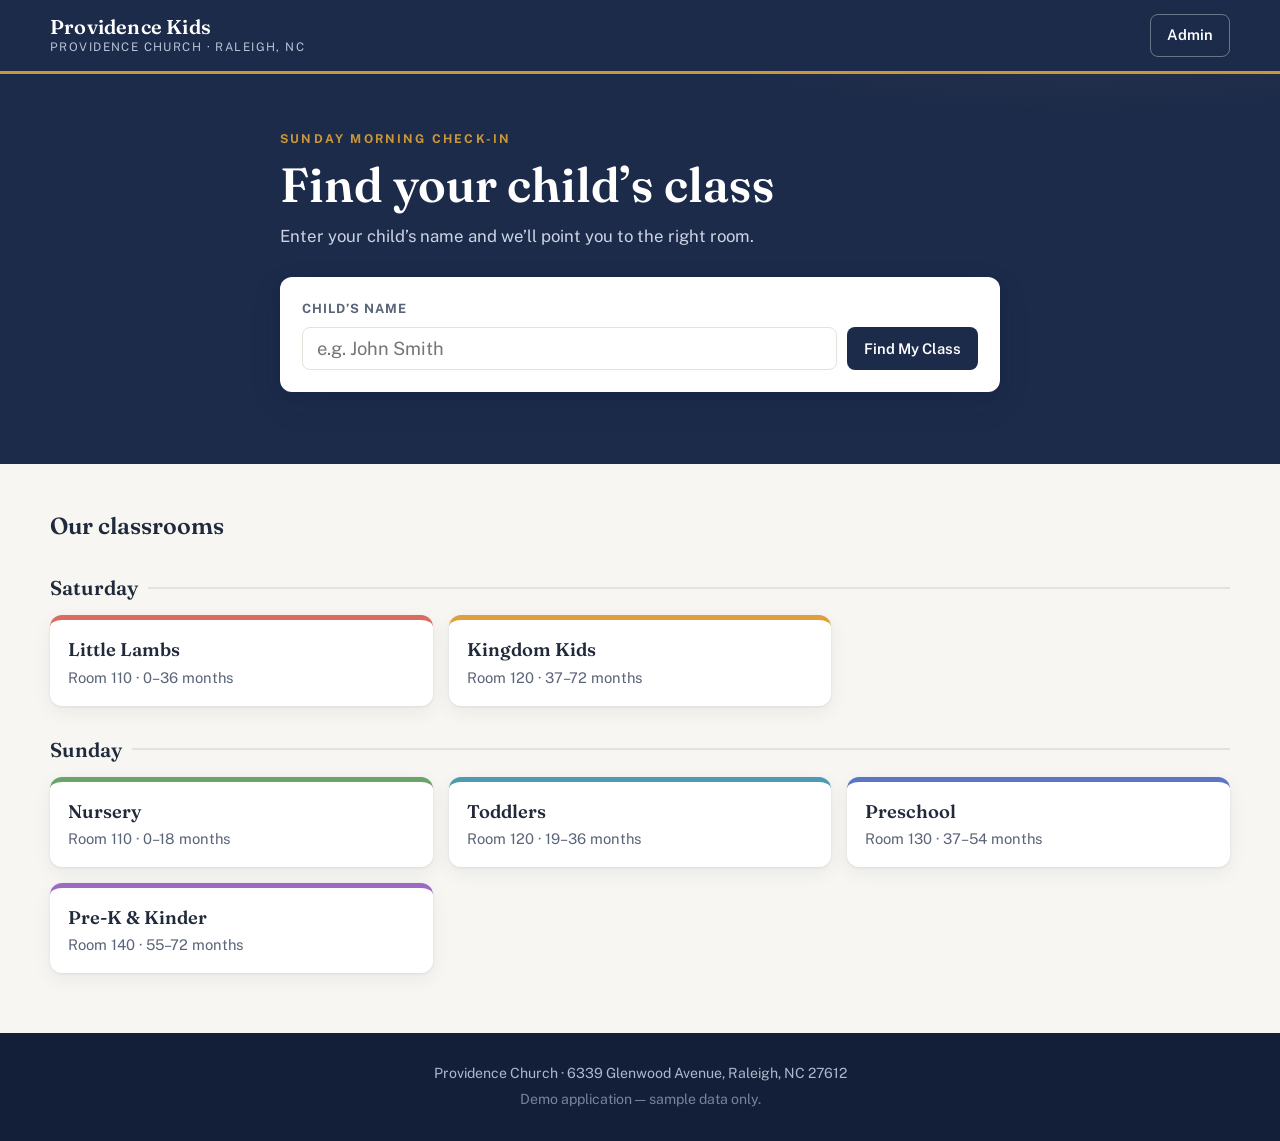
==== index.html @ 1f91c4f0 "Add files via upload" ====
<!DOCTYPE html>
<html lang="en">
<head>
  <meta charset="UTF-8">
  <meta name="viewport" content="width=device-width, initial-scale=1.0">
  <title>Find My Class · Providence Kids</title>
  <link rel="preconnect" href="https://fonts.googleapis.com">
  <link rel="preconnect" href="https://fonts.gstatic.com" crossorigin>
  <link href="https://fonts.googleapis.com/css2?family=Fraunces:opsz,wght@9..144,500;9..144,600;9..144,700&family=Public+Sans:wght@400;500;600;700&display=swap" rel="stylesheet">
  <link rel="stylesheet" href="styles.css">
</head>
<body class="page-public">

  <header class="site-header">
    <div class="container header-inner">
      <a class="brand" href="index.html">
        <img src="https://www.pray.org/wp-content/uploads/2023/04/cropped-logoweb-1-270x270.png"
             alt="Providence Church logo" class="brand-logo"
             onerror="this.style.display='none'">
        <span class="brand-text">
          <span class="brand-name">Providence Kids</span>
          <span class="brand-sub">Providence Church · Raleigh, NC</span>
        </span>
      </a>
      <nav class="header-nav">
        <a class="btn btn-ghost" href="admin.html">Admin</a>
      </nav>
    </div>
  </header>

  <main class="public-main">
    <section class="hero">
      <div class="container hero-inner">
        <p class="eyebrow">Sunday Morning Check-In</p>
        <h1 class="hero-title">Find your child’s class</h1>
        <p class="hero-lede">Enter your child’s name and we’ll point you to the right room.</p>

        <div class="lookup-card">
          <label class="field-label" for="nameInput">Child’s name</label>
          <div class="lookup-row">
            <input id="nameInput" type="text" placeholder="e.g. John Smith" autocomplete="off">
            <button id="findClassBtn" class="btn btn-primary">Find My Class</button>
          </div>
          <div id="lookupResult" class="lookup-result" aria-live="polite"></div>
        </div>
      </div>
    </section>

    <section class="class-list-section">
      <div class="container">
        <h2 class="section-title">Our classrooms</h2>
        <div id="publicClassList"></div>
      </div>
    </section>
  </main>

  <footer class="site-footer">
    <div class="container">
      <p>Providence Church · 6339 Glenwood Avenue, Raleigh, NC 27612</p>
      <p class="footer-note">Demo application — sample data only.</p>
    </div>
  </footer>

  <!-- Supabase client (UMD). config.js is generated at deploy time or created locally; if absent, the app runs in offline demo mode. -->
  <script src="https://cdn.jsdelivr.net/npm/@supabase/supabase-js@2/dist/umd/supabase.js"></script>
  <script src="config.js"></script>
  <script src="app.js"></script>
</body>
</html>
---- styles.css ----
/* ============================================================
   Providence Kids — demo styles
   Palette inspired by Providence Church (pray.org):
   clean white, deep navy, warm gold accents.
   ============================================================ */

:root {
  --navy: #1c2b4a;
  --navy-deep: #131f38;
  --gold: #c9973a;
  --gold-soft: #f3e7d0;
  --paper: #f7f6f2;
  --white: #ffffff;
  --ink: #212a3a;
  --ink-soft: #5a6478;
  --line: #e4e2da;
  --danger: #b3402e;
  --danger-soft: #fbeae6;
  --ok: #2e7d4f;

  --radius: 12px;
  --radius-sm: 8px;
  --shadow: 0 1px 3px rgba(19, 31, 56, 0.08), 0 6px 20px rgba(19, 31, 56, 0.06);
  --shadow-lift: 0 4px 10px rgba(19, 31, 56, 0.12), 0 12px 32px rgba(19, 31, 56, 0.12);

  --font-display: "Fraunces", Georgia, serif;
  --font-body: "Public Sans", -apple-system, "Segoe UI", sans-serif;
}

* { box-sizing: border-box; }

html { -webkit-text-size-adjust: 100%; }

body {
  margin: 0;
  font-family: var(--font-body);
  font-size: 15.5px;
  line-height: 1.55;
  color: var(--ink);
  background: var(--paper);
}

img { max-width: 100%; }

.container {
  width: min(1180px, 100% - 40px);
  margin-inline: auto;
}

/* ---------- Header ---------- */

.site-header {
  background: var(--navy);
  color: var(--white);
  border-bottom: 3px solid var(--gold);
}

.header-inner {
  display: flex;
  align-items: center;
  justify-content: space-between;
  gap: 16px;
  padding: 14px 0;
}

.brand {
  display: flex;
  align-items: center;
  gap: 12px;
  text-decoration: none;
  color: inherit;
  min-width: 0;
}

.brand-logo {
  width: 44px;
  height: 44px;
  border-radius: 10px;
  background: var(--white);
  object-fit: contain;
  padding: 4px;
  flex-shrink: 0;
}

.brand-text { display: flex; flex-direction: column; min-width: 0; }

.brand-name {
  font-family: var(--font-display);
  font-weight: 600;
  font-size: 1.25rem;
  line-height: 1.15;
  letter-spacing: 0.01em;
}

.brand-sub {
  font-size: 0.74rem;
  text-transform: uppercase;
  letter-spacing: 0.12em;
  color: #b9c3d8;
}

.header-nav { display: flex; gap: 10px; flex-shrink: 0; }

/* ---------- Buttons ---------- */

.btn {
  font-family: var(--font-body);
  font-size: 0.92rem;
  font-weight: 600;
  border: 1px solid transparent;
  border-radius: var(--radius-sm);
  padding: 9px 16px;
  cursor: pointer;
  text-decoration: none;
  display: inline-flex;
  align-items: center;
  justify-content: center;
  gap: 6px;
  transition: background-color 0.15s ease, box-shadow 0.15s ease, border-color 0.15s ease;
  white-space: nowrap;
}

.btn:focus-visible,
input:focus-visible,
select:focus-visible {
  outline: 3px solid rgba(201, 151, 58, 0.55);
  outline-offset: 2px;
}

.btn-primary { background: var(--navy); color: var(--white); }
.btn-primary:hover { background: var(--navy-deep); }

.btn-secondary {
  background: var(--white);
  color: var(--navy);
  border-color: var(--navy);
}
.btn-secondary:hover { background: #eef1f7; }

.btn-ghost {
  background: transparent;
  color: inherit;
  border-color: rgba(255, 255, 255, 0.35);
}
.site-header .btn-ghost:hover { background: rgba(255, 255, 255, 0.12); }
.modal .btn-ghost,
.page-admin main .btn-ghost {
  color: var(--ink-soft);
  border-color: var(--line);
}
.modal .btn-ghost:hover { background: #f1f0eb; }

.btn-danger {
  background: var(--danger-soft);
  color: var(--danger);
  border-color: rgba(179, 64, 46, 0.35);
}
.btn-danger:hover { background: #f6d9d2; }

.btn-danger-text { color: #f0c9c0; }

/* ---------- Public page ---------- */

.hero {
  background:
    radial-gradient(1100px 420px at 85% -60%, rgba(201, 151, 58, 0.22), transparent 65%),
    var(--navy);
  color: var(--white);
  padding: 56px 0 72px;
}

.hero-inner { max-width: 720px; }

.eyebrow {
  margin: 0 0 10px;
  font-size: 0.76rem;
  font-weight: 700;
  text-transform: uppercase;
  letter-spacing: 0.18em;
  color: var(--gold);
}

.hero-title {
  font-family: var(--font-display);
  font-weight: 600;
  font-size: clamp(2rem, 5vw, 3rem);
  line-height: 1.1;
  margin: 0 0 12px;
}

.hero-lede { margin: 0 0 28px; color: #ccd4e4; font-size: 1.05rem; }

.lookup-card {
  background: var(--white);
  color: var(--ink);
  border-radius: var(--radius);
  box-shadow: var(--shadow-lift);
  padding: 22px;
}

.field-label {
  display: block;
  font-size: 0.8rem;
  font-weight: 700;
  text-transform: uppercase;
  letter-spacing: 0.08em;
  color: var(--ink-soft);
  margin-bottom: 8px;
}

.field-label em { color: var(--danger); font-style: normal; }

.lookup-row { display: flex; gap: 10px; }

.lookup-row input {
  flex: 1;
  min-width: 0;
  font-size: 1.15rem;
  padding: 10px 14px;
  border: 1.5px solid var(--line);
  border-radius: var(--radius-sm);
  font-family: var(--font-body);
}

.lookup-result { margin-top: 18px; }
.lookup-result:empty { margin-top: 0; }

.result-card + .result-card { margin-top: 10px; }

.result-card {
  border-radius: var(--radius-sm);
  padding: 18px 20px;
  border-left: 6px solid var(--gold);
  background: var(--gold-soft);
  animation: pop-in 0.22s ease;
}

.result-card.result-none {
  border-left-color: var(--danger);
  background: var(--danger-soft);
}

.result-kicker {
  margin: 0 0 4px;
  font-size: 0.76rem;
  font-weight: 700;
  text-transform: uppercase;
  letter-spacing: 0.14em;
  color: var(--ink-soft);
}

.result-class {
  margin: 0;
  font-family: var(--font-display);
  font-size: 1.7rem;
  font-weight: 600;
  line-height: 1.15;
}

.result-detail { margin: 4px 0 0; color: var(--ink-soft); }

@keyframes pop-in {
  from { opacity: 0; transform: translateY(6px); }
  to   { opacity: 1; transform: none; }
}

.class-list-section { padding: 44px 0 60px; }

.section-title {
  font-family: var(--font-display);
  font-weight: 600;
  font-size: 1.45rem;
  margin: 0 0 18px;
}

.public-class-grid {
  display: grid;
  grid-template-columns: repeat(3, 1fr);
  gap: 16px;
}

.public-class-card {
  background: var(--white);
  border-radius: var(--radius);
  box-shadow: var(--shadow);
  padding: 16px 18px;
  border-top: 5px solid var(--gold);
}

.public-class-name {
  font-family: var(--font-display);
  font-weight: 600;
  font-size: 1.15rem;
  margin: 0 0 2px;
}

.public-class-range { margin: 0; color: var(--ink-soft); font-size: 0.92rem; }

.site-footer {
  background: var(--navy-deep);
  color: #aeb8cd;
  padding: 26px 0;
  font-size: 0.88rem;
  text-align: center;
}
.site-footer p { margin: 4px 0; }
.footer-note { color: #7684a0; }

/* ---------- Admin layout ---------- */

.admin-main { padding: 30px 0 70px; }

.admin-toolbar {
  display: flex;
  align-items: flex-end;
  justify-content: space-between;
  gap: 16px;
  flex-wrap: wrap;
  margin-bottom: 22px;
}

.page-title {
  font-family: var(--font-display);
  font-weight: 600;
  font-size: 1.9rem;
  margin: 0;
}

.page-sub { margin: 4px 0 0; color: var(--ink-soft); }

.toolbar-actions { display: flex; gap: 10px; flex-wrap: wrap; }

.classroom-grid {
  display: grid;
  grid-template-columns: repeat(3, 1fr);
  gap: 18px;
}

/* ---------- Classroom card ---------- */

.classroom-card {
  background: var(--white);
  border-radius: var(--radius);
  box-shadow: var(--shadow);
  border-top: 6px solid var(--room-color, var(--gold));
  display: flex;
  flex-direction: column;
  overflow: hidden;
  transition: box-shadow 0.15s ease;
}

.classroom-card.drop-target {
  box-shadow: 0 0 0 3px var(--room-color, var(--gold)), var(--shadow-lift);
}

.classroom-card.drop-blocked {
  box-shadow: 0 0 0 3px var(--danger), var(--shadow);
}

.classroom-head {
  display: flex;
  align-items: flex-start;
  justify-content: space-between;
  gap: 10px;
  padding: 14px 16px 10px;
}

.classroom-title { min-width: 0; }

.classroom-name {
  font-family: var(--font-display);
  font-weight: 600;
  font-size: 1.2rem;
  margin: 0;
  display: flex;
  align-items: center;
  gap: 8px;
}

.color-dot {
  width: 12px;
  height: 12px;
  border-radius: 50%;
  background: var(--room-color);
  flex-shrink: 0;
}

.classroom-range {
  margin: 2px 0 0;
  color: var(--ink-soft);
  font-size: 0.85rem;
}

.classroom-meta {
  display: flex;
  align-items: center;
  gap: 8px;
  flex-shrink: 0;
}

.count-pill {
  font-size: 0.82rem;
  font-weight: 700;
  padding: 3px 10px;
  border-radius: 99px;
  background: color-mix(in srgb, var(--room-color) 16%, white);
  color: var(--ink);
  border: 1px solid color-mix(in srgb, var(--room-color) 40%, white);
}

.count-pill.full {
  background: var(--danger-soft);
  border-color: rgba(179, 64, 46, 0.4);
  color: var(--danger);
}

.icon-btn {
  border: 1px solid var(--line);
  background: var(--white);
  border-radius: var(--radius-sm);
  width: 32px;
  height: 32px;
  cursor: pointer;
  font-size: 1rem;
  line-height: 1;
  color: var(--ink-soft);
  display: inline-flex;
  align-items: center;
  justify-content: center;
}
.icon-btn:hover { background: #f1f0eb; color: var(--ink); }

.full-banner {
  margin: 0 16px 8px;
  padding: 6px 10px;
  border-radius: var(--radius-sm);
  background: var(--danger-soft);
  color: var(--danger);
  font-size: 0.82rem;
  font-weight: 700;
  text-align: center;
}

.slot-list {
  list-style: none;
  margin: 0;
  padding: 6px 12px 14px;
  display: grid;
  grid-template-columns: 1fr 1fr;
  gap: 8px;
}

.slot {
  border-radius: var(--radius-sm);
  min-height: 52px;
  padding: 7px 9px;
  font-size: 0.86rem;
  position: relative;
}

.slot-occupied {
  background: color-mix(in srgb, var(--room-color) 9%, white);
  border: 1px solid color-mix(in srgb, var(--room-color) 32%, white);
  cursor: grab;
  padding-right: 26px;
}

.slot-occupied:active { cursor: grabbing; }

.slot-occupied.dragging { opacity: 0.4; }

.slot-name {
  font-weight: 600;
  display: block;
  overflow: hidden;
  text-overflow: ellipsis;
  white-space: nowrap;
}

.slot-age {
  display: block;
  color: var(--ink-soft);
  font-size: 0.78rem;
}

.slot-actions {
  position: absolute;
  top: 6px;
  right: 6px;
  display: flex;
  flex-direction: column;
  gap: 3px;
}

.slot-mini-btn {
  border: none;
  background: transparent;
  color: var(--ink-soft);
  cursor: pointer;
  font-size: 0.8rem;
  line-height: 1;
  padding: 2px;
  border-radius: 4px;
}
.slot-mini-btn:hover { background: rgba(19, 31, 56, 0.08); color: var(--ink); }

.slot-empty {
  border: 1.5px dashed var(--line);
  background: transparent;
  color: var(--ink-soft);
  display: flex;
  flex-direction: column;
  align-items: center;
  justify-content: center;
  gap: 0;
  cursor: pointer;
  font-family: var(--font-body);
  font-size: 0.8rem;
  width: 100%;
}
.slot-empty:hover {
  border-color: var(--room-color);
  color: var(--ink);
  background: color-mix(in srgb, var(--room-color) 6%, white);
}
.slot-empty .plus { font-size: 1.05rem; font-weight: 700; line-height: 1; }

/* ---------- Unassigned section ---------- */

.unassigned-section { margin-top: 40px; }

.unassigned-header {
  display: flex;
  align-items: center;
  justify-content: space-between;
  gap: 14px;
  flex-wrap: wrap;
  margin-bottom: 12px;
}
.unassigned-header .section-title { margin: 0; }

.search-input {
  font-family: var(--font-body);
  font-size: 0.95rem;
  padding: 9px 14px;
  border: 1.5px solid var(--line);
  border-radius: var(--radius-sm);
  background: var(--white);
  width: min(320px, 100%);
}

.search-full { width: 100%; margin-bottom: 12px; }

.unassigned-drop {
  background: var(--white);
  border-radius: var(--radius);
  box-shadow: var(--shadow);
  padding: 6px;
  border: 2px dashed transparent;
  transition: border-color 0.15s ease, background-color 0.15s ease;
  overflow-x: auto;
}

.unassigned-drop.drop-target {
  border-color: var(--gold);
  background: #fdfaf3;
}

.child-table {
  width: 100%;
  border-collapse: collapse;
  min-width: 560px;
}

.child-table th {
  text-align: left;
  font-size: 0.76rem;
  text-transform: uppercase;
  letter-spacing: 0.08em;
  color: var(--ink-soft);
  padding: 10px 14px;
  border-bottom: 1.5px solid var(--line);
}

.child-table td {
  padding: 11px 14px;
  border-bottom: 1px solid #efeee9;
  font-size: 0.92rem;
}

.child-table tbody tr { cursor: grab; }
.child-table tbody tr:active { cursor: grabbing; }
.child-table tbody tr:hover { background: #faf9f5; }
.child-table tbody tr.dragging { opacity: 0.4; }
.child-table tbody tr:last-child td { border-bottom: none; }

.td-name { font-weight: 600; }
.td-actions { text-align: right; white-space: nowrap; }
.th-actions { width: 90px; }

.link-btn {
  border: none;
  background: none;
  color: var(--navy);
  font-weight: 600;
  font-size: 0.86rem;
  cursor: pointer;
  padding: 4px 6px;
  border-radius: 4px;
  font-family: var(--font-body);
}
.link-btn:hover { background: #eef1f7; text-decoration: underline; }

.badge-unassigned {
  display: inline-block;
  font-size: 0.78rem;
  font-weight: 600;
  color: var(--ink-soft);
  background: #f0efe9;
  border-radius: 99px;
  padding: 2px 10px;
}

.empty-note {
  padding: 22px 14px;
  text-align: center;
  color: var(--ink-soft);
  margin: 0;
}

/* ---------- Modals ---------- */

.modal-overlay {
  position: fixed;
  inset: 0;
  background: rgba(19, 31, 56, 0.5);
  display: flex;
  align-items: center;
  justify-content: center;
  padding: 20px;
  z-index: 50;
}

.modal-overlay[hidden] { display: none; }

.modal {
  background: var(--white);
  border-radius: var(--radius);
  box-shadow: var(--shadow-lift);
  width: min(520px, 100%);
  max-height: calc(100vh - 40px);
  overflow-y: auto;
  animation: pop-in 0.18s ease;
}

.modal-head {
  display: flex;
  align-items: center;
  justify-content: space-between;
  padding: 16px 20px 0;
}

.modal-head h3 {
  margin: 0;
  font-family: var(--font-display);
  font-weight: 600;
  font-size: 1.3rem;
}

.modal-close {
  border: none;
  background: none;
  font-size: 1.5rem;
  line-height: 1;
  cursor: pointer;
  color: var(--ink-soft);
  padding: 4px 8px;
  border-radius: var(--radius-sm);
}
.modal-close:hover { background: #f1f0eb; color: var(--ink); }

.modal-body { padding: 14px 20px 20px; }

.form-grid {
  display: grid;
  grid-template-columns: 1fr 1fr;
  gap: 14px;
}

.field { display: flex; flex-direction: column; min-width: 0; }
.field-wide { grid-column: 1 / -1; }

.day-heading {
  font-family: var(--font-display);
  font-weight: 600;
  font-size: 1.25rem;
  margin: 28px 0 12px;
  display: flex;
  align-items: center;
  gap: 10px;
}

.day-heading::after {
  content: "";
  flex: 1;
  height: 1.5px;
  background: var(--line);
}

.day-heading .day-count {
  font-family: var(--font-body);
  font-size: 0.8rem;
  font-weight: 600;
  color: var(--ink-soft);
}

.td-notes {
  max-width: 220px;
  overflow: hidden;
  text-overflow: ellipsis;
  white-space: nowrap;
  color: var(--ink-soft);
}

.note-dot {
  display: inline-block;
  width: 7px;
  height: 7px;
  border-radius: 50%;
  background: var(--gold);
  margin-left: 5px;
  vertical-align: middle;
}

.field input,
.field select,
.field textarea {
  font-family: var(--font-body);
  font-size: 0.95rem;
  padding: 9px 12px;
  border: 1.5px solid var(--line);
  border-radius: var(--radius-sm);
  background: var(--white);
  width: 100%;
}

.field textarea {
  resize: vertical;
  min-height: 54px;
  font-family: var(--font-body);
}

.age-preview {
  margin: 12px 0 0;
  font-size: 0.88rem;
  color: var(--ink-soft);
}
.age-preview:empty { margin: 0; }

.form-error {
  margin: 12px 0 0;
  padding: 8px 12px;
  border-radius: var(--radius-sm);
  background: var(--danger-soft);
  color: var(--danger);
  font-size: 0.88rem;
  font-weight: 600;
}

.modal-actions {
  display: flex;
  justify-content: flex-end;
  gap: 10px;
  margin-top: 20px;
}

.modal-actions-split { justify-content: space-between; flex-wrap: wrap; }
.modal-actions-right { display: flex; gap: 10px; }

.color-swatches {
  display: flex;
  gap: 8px;
  flex-wrap: wrap;
}

.swatch {
  width: 34px;
  height: 34px;
  border-radius: 50%;
  border: 3px solid transparent;
  cursor: pointer;
  padding: 0;
}
.swatch.selected {
  border-color: var(--navy);
  box-shadow: 0 0 0 2px var(--white) inset;
}

/* ---------- Assign list ---------- */

.assign-list {
  list-style: none;
  margin: 0;
  padding: 0;
  max-height: 300px;
  overflow-y: auto;
  border: 1px solid var(--line);
  border-radius: var(--radius-sm);
}

.assign-list:empty { display: none; }

.assign-item {
  display: flex;
  align-items: center;
  justify-content: space-between;
  gap: 10px;
  padding: 10px 14px;
  border-bottom: 1px solid #efeee9;
}
.assign-item:last-child { border-bottom: none; }

.assign-item-info { min-width: 0; }
.assign-item-name { font-weight: 600; display: block; }
.assign-item-meta { font-size: 0.82rem; color: var(--ink-soft); }

/* ---------- Toast ---------- */

.toast {
  position: fixed;
  bottom: 24px;
  left: 50%;
  transform: translateX(-50%);
  background: var(--navy-deep);
  color: var(--white);
  padding: 11px 20px;
  border-radius: 99px;
  font-size: 0.9rem;
  font-weight: 600;
  box-shadow: var(--shadow-lift);
  z-index: 80;
  max-width: calc(100vw - 40px);
  text-align: center;
}

.toast.toast-error { background: var(--danger); }

/* ---------- Responsive ---------- */

@media (max-width: 980px) {
  .classroom-grid,
  .public-class-grid { grid-template-columns: repeat(2, 1fr); }
}

@media (max-width: 620px) {
  .classroom-grid,
  .public-class-grid { grid-template-columns: 1fr; }
  .lookup-row { flex-direction: column; }
  .form-grid { grid-template-columns: 1fr; }
  .header-inner { flex-wrap: wrap; }
  .slot-list { grid-template-columns: 1fr 1fr; }
}

@media (prefers-reduced-motion: reduce) {
  * { animation: none !important; transition: none !important; }
}
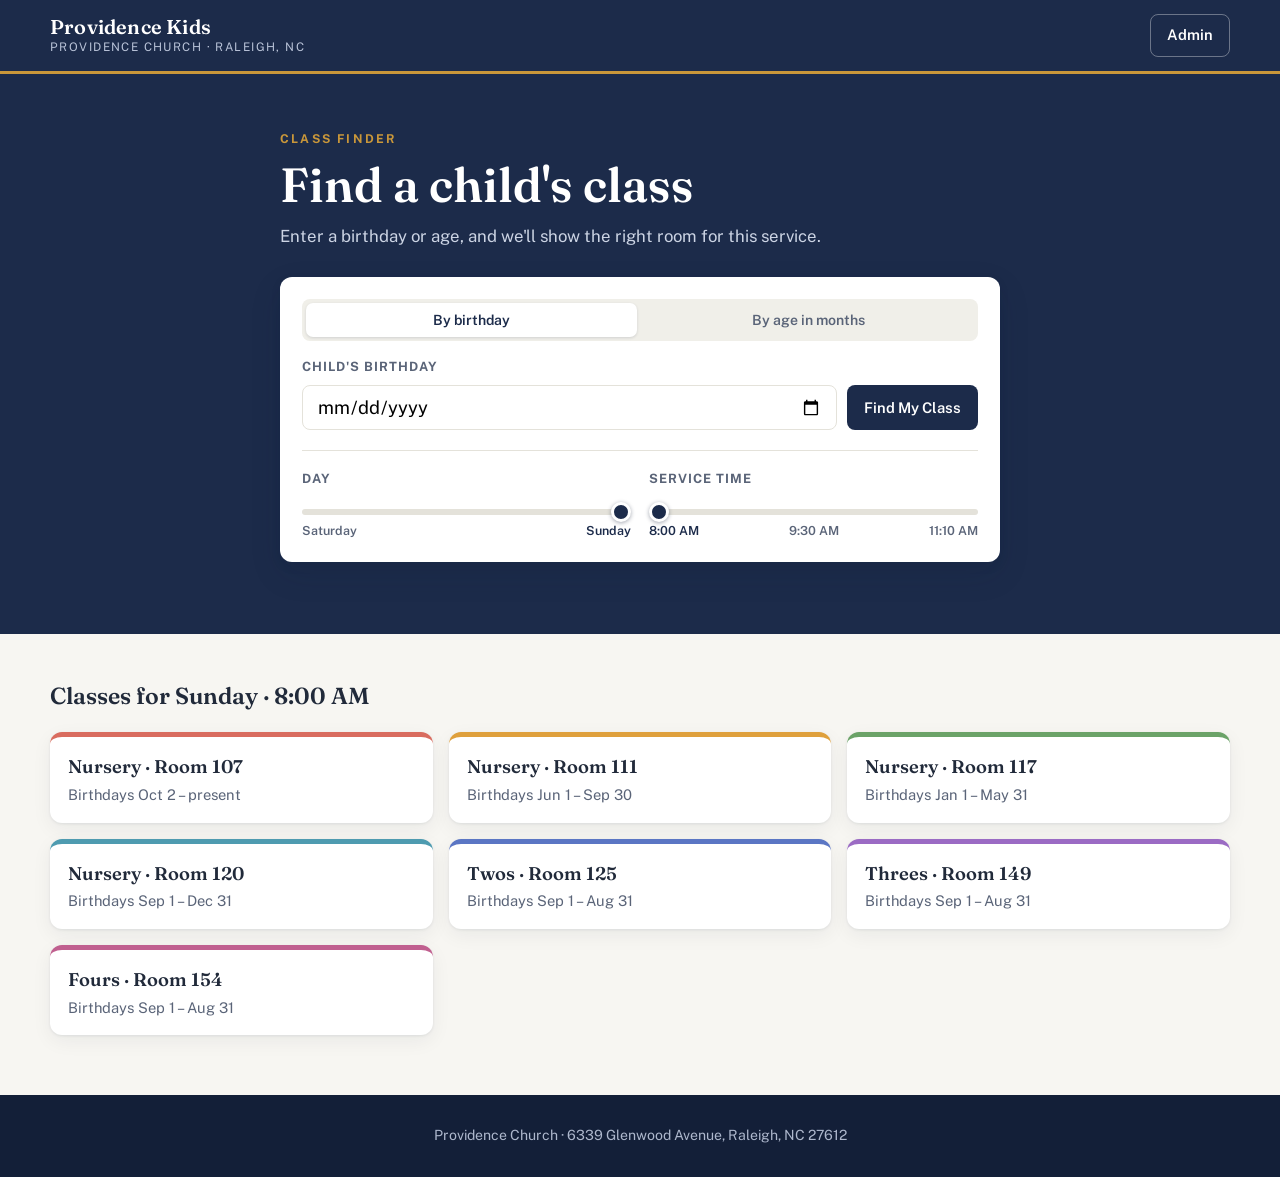
==== commit aa372439: "Add files via upload" ====
--- a/index.html
+++ b/index.html
@@ -3,7 +3,7 @@
 <head>
   <meta charset="UTF-8">
   <meta name="viewport" content="width=device-width, initial-scale=1.0">
-  <title>Find My Class · Providence Kids</title>
+  <title>Class Finder · Providence Kids</title>
   <link rel="preconnect" href="https://fonts.googleapis.com">
   <link rel="preconnect" href="https://fonts.gstatic.com" crossorigin>
   <link href="https://fonts.googleapis.com/css2?family=Fraunces:opsz,wght@9..144,500;9..144,600;9..144,700&family=Public+Sans:wght@400;500;600;700&display=swap" rel="stylesheet">
@@ -31,25 +31,54 @@
   <main class="public-main">
     <section class="hero">
       <div class="container hero-inner">
-        <p class="eyebrow">Sunday Morning Check-In</p>
-        <h1 class="hero-title">Find your child’s class</h1>
-        <p class="hero-lede">Enter your child’s name and we’ll point you to the right room.</p>
+        <p class="eyebrow">Class Finder</p>
+        <h1 class="hero-title">Find a child's class</h1>
+        <p class="hero-lede">Enter a birthday or age, and we'll show the right room for this service.</p>
 
         <div class="lookup-card">
-          <label class="field-label" for="nameInput">Child’s name</label>
-          <div class="lookup-row">
-            <input id="nameInput" type="text" placeholder="e.g. John Smith" autocomplete="off">
-            <button id="findClassBtn" class="btn btn-primary">Find My Class</button>
+          <div class="mode-tabs" role="tablist" aria-label="Lookup method">
+            <button type="button" id="modeBirthdayBtn" class="mode-tab">By birthday</button>
+            <button type="button" id="modeAgeBtn" class="mode-tab">By age in months</button>
           </div>
+
+          <div id="birthdayField" class="field-wrap">
+            <label class="field-label" for="birthdayInput">Child's birthday</label>
+            <div class="lookup-row">
+              <input id="birthdayInput" type="date" autocomplete="off">
+              <button id="findClassBtn" class="btn btn-primary">Find My Class</button>
+            </div>
+          </div>
+
+          <div id="ageField" class="field-wrap" hidden>
+            <label class="field-label" for="ageInput">Age in months</label>
+            <div class="lookup-row">
+              <input id="ageInput" type="number" min="0" step="1" placeholder="e.g. 7" autocomplete="off">
+              <button class="btn btn-primary" onclick="document.getElementById('findClassBtn').click()">Find My Class</button>
+            </div>
+          </div>
+
           <div id="lookupResult" class="lookup-result" aria-live="polite"></div>
+
+          <div class="settings-panel">
+            <div class="setting-group">
+              <label class="field-label">Day</label>
+              <input type="range" id="daySlider" class="range-slider" min="0" max="1" step="1" value="1">
+              <div class="slider-labels" id="dayLabels"></div>
+            </div>
+            <div class="setting-group">
+              <label class="field-label">Service Time</label>
+              <input type="range" id="timeSlider" class="range-slider" min="0" max="2" step="1" value="0">
+              <div class="slider-labels" id="timeLabels"></div>
+            </div>
+          </div>
         </div>
       </div>
     </section>
 
     <section class="class-list-section">
       <div class="container">
-        <h2 class="section-title">Our classrooms</h2>
-        <div id="publicClassList"></div>
+        <h2 class="section-title" id="publicClassListHeading">Classes</h2>
+        <div id="publicClassList" class="public-class-grid"></div>
       </div>
     </section>
   </main>
@@ -57,7 +86,6 @@
   <footer class="site-footer">
     <div class="container">
       <p>Providence Church · 6339 Glenwood Avenue, Raleigh, NC 27612</p>
-      <p class="footer-note">Demo application — sample data only.</p>
     </div>
   </footer>
 
--- a/styles.css
+++ b/styles.css
@@ -864,3 +864,135 @@
 @media (prefers-reduced-motion: reduce) {
   * { animation: none !important; transition: none !important; }
 }
+
+/* ---------- Mode tabs (birthday vs age lookup) ---------- */
+
+.mode-tabs {
+  display: flex;
+  gap: 6px;
+  background: #f0efe9;
+  border-radius: var(--radius-sm);
+  padding: 4px;
+  margin-bottom: 16px;
+}
+
+.mode-tab {
+  flex: 1;
+  border: none;
+  background: transparent;
+  color: var(--ink-soft);
+  font-family: var(--font-body);
+  font-weight: 600;
+  font-size: 0.88rem;
+  padding: 9px 10px;
+  border-radius: 7px;
+  cursor: pointer;
+  transition: background-color 0.15s ease, color 0.15s ease;
+}
+
+.mode-tab-active {
+  background: var(--white);
+  color: var(--navy);
+  box-shadow: 0 1px 3px rgba(19, 31, 56, 0.14);
+}
+
+.field-wrap[hidden] { display: none; }
+
+/* ---------- Settings panel: Day / Time sliders ---------- */
+
+.settings-panel {
+  margin-top: 20px;
+  padding-top: 18px;
+  border-top: 1.5px solid var(--line);
+  display: grid;
+  grid-template-columns: 1fr 1fr;
+  gap: 18px;
+}
+
+.setting-group { min-width: 0; }
+
+.range-slider {
+  -webkit-appearance: none;
+  appearance: none;
+  width: 100%;
+  height: 6px;
+  border-radius: 99px;
+  background: var(--line);
+  outline: none;
+  cursor: pointer;
+  margin: 6px 0 4px;
+}
+
+.range-slider::-webkit-slider-thumb {
+  -webkit-appearance: none;
+  appearance: none;
+  width: 20px;
+  height: 20px;
+  border-radius: 50%;
+  background: var(--navy);
+  border: 3px solid var(--white);
+  box-shadow: 0 1px 4px rgba(19, 31, 56, 0.4);
+  cursor: pointer;
+}
+
+.range-slider::-moz-range-thumb {
+  width: 20px;
+  height: 20px;
+  border-radius: 50%;
+  background: var(--navy);
+  border: 3px solid var(--white);
+  box-shadow: 0 1px 4px rgba(19, 31, 56, 0.4);
+  cursor: pointer;
+}
+
+.range-slider:disabled { opacity: 0.4; cursor: not-allowed; }
+
+.slider-labels {
+  display: flex;
+  justify-content: space-between;
+  font-size: 0.78rem;
+  color: var(--ink-soft);
+  font-weight: 600;
+}
+
+.slider-labels span { transition: color 0.15s ease; }
+.slider-label-active { color: var(--navy); }
+
+/* ---------- Class note tag (younger / older) ---------- */
+
+.class-note-tag {
+  display: inline-block;
+  font-size: 0.68rem;
+  font-weight: 700;
+  text-transform: uppercase;
+  letter-spacing: 0.06em;
+  color: var(--ink-soft);
+  background: #f0efe9;
+  border-radius: 99px;
+  padding: 2px 8px;
+  vertical-align: middle;
+  margin-left: 2px;
+}
+
+/* ---------- Highlighted class match ---------- */
+
+.public-class-card.highlight {
+  box-shadow: 0 0 0 3px var(--gold), var(--shadow-lift);
+  animation: pop-in 0.25s ease;
+}
+
+/* ---------- Admin: time sub-heading ---------- */
+
+.time-heading {
+  font-family: var(--font-body);
+  font-weight: 700;
+  font-size: 0.85rem;
+  text-transform: uppercase;
+  letter-spacing: 0.08em;
+  color: var(--ink-soft);
+  margin: 14px 0 10px;
+}
+
+@media (max-width: 620px) {
+  .settings-panel { grid-template-columns: 1fr; }
+}
